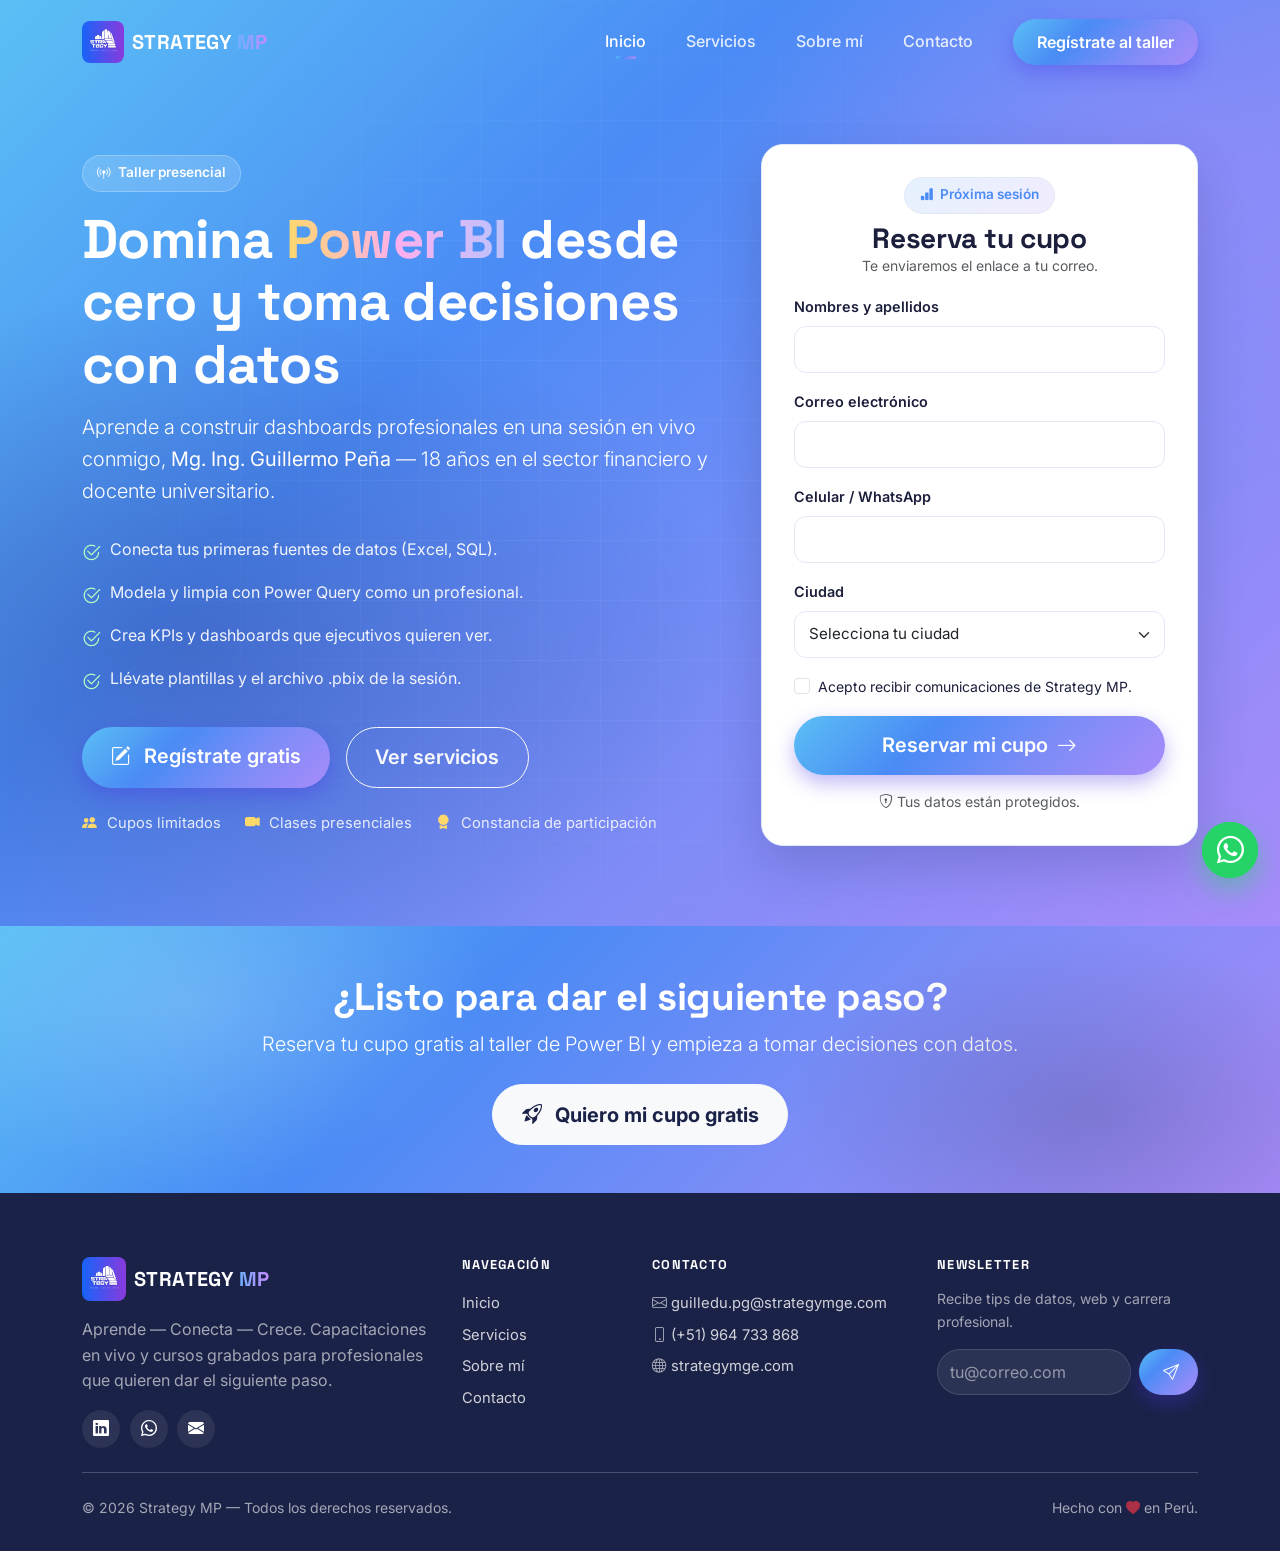
==== index.html @ ae2342e6 "Subida 18may26" ====
<!DOCTYPE html>
<html lang="es">
<head>
  <meta charset="UTF-8" />
  <meta name="viewport" content="width=device-width, initial-scale=1.0" />
  <title>Strategy MP — Aprende, Conecta, Crece | Taller Power BI en Vivo</title>
  <meta name="description" content="Capacitaciones en vivo y cursos grabados de Power BI, Data Science, Desarrollo Web y Gestión de Proyectos. Aprende con un instructor con 18 años en el sector financiero." />
  <meta name="theme-color" content="#3046E0" />

  <!-- Bootstrap 5.3 -->
  <link href="https://cdn.jsdelivr.net/npm/bootstrap@5.3.3/dist/css/bootstrap.min.css" rel="stylesheet" />
  <!-- Bootstrap Icons -->
  <link rel="stylesheet" href="https://cdn.jsdelivr.net/npm/bootstrap-icons@1.11.3/font/bootstrap-icons.css" />
  <!-- Google Fonts -->
  <link rel="preconnect" href="https://fonts.googleapis.com" />
  <link rel="preconnect" href="https://fonts.gstatic.com" crossorigin />
  <link href="https://fonts.googleapis.com/css2?family=Inter:wght@400;500;600;700;800&family=Space+Grotesk:wght@600;700&display=swap" rel="stylesheet" />

  <!-- Estilos propios -->
  <link rel="stylesheet" href="css/styles.css" />
  <link rel="stylesheet" href="css/animations.css" />
</head>
<body>

  <!-- ============ NAVBAR ============ -->
  <nav class="navbar navbar-expand-lg navbar-dark fixed-top smp-navbar" id="smpNavbar">
    <div class="container">
      <a class="navbar-brand d-flex align-items-center gap-2" href="index.html">
        <img src="assets/img/logo.jpeg" alt="Strategy MP" height="40" onerror="this.style.display='none'" />
        <span class="smp-brand-text">STRATEGY <span class="smp-brand-accent">MP</span></span>
      </a>
      <button class="navbar-toggler" type="button" data-bs-toggle="collapse" data-bs-target="#mainNav" aria-controls="mainNav" aria-expanded="false" aria-label="Abrir menú">
        <span class="navbar-toggler-icon"></span>
      </button>
      <div class="collapse navbar-collapse" id="mainNav">
        <ul class="navbar-nav ms-auto align-items-lg-center gap-lg-2">
          <li class="nav-item"><a class="nav-link active" href="index.html">Inicio</a></li>
          <li class="nav-item"><a class="nav-link" href="cursos.html">Servicios</a></li>
          <li class="nav-item"><a class="nav-link" href="sobre-mi.html">Sobre mí</a></li>
          <li class="nav-item"><a class="nav-link" href="contacto.html">Contacto</a></li>
          <li class="nav-item ms-lg-3">
            <a class="btn btn-smp-primary" href="#registro">Regístrate al taller</a>
          </li>
        </ul>
      </div>
    </div>
  </nav>

  <!-- ============ HERO ============ -->
  <header class="smp-hero">
    <div class="smp-hero-bg"></div>
    <div class="container position-relative">
      <div class="row align-items-center g-5">
        <div class="col-lg-7 text-white" data-aos="fade-up">
          <span class="smp-pill"><i class="bi bi-broadcast-pin"></i> Taller presencial</span>
          <h1 class="smp-hero-title mt-3">
            Domina <span class="smp-gradient-text">Power BI</span> desde cero y toma decisiones con datos
          </h1>
          <p class="lead opacity-90 mt-3">
            Aprende a construir dashboards profesionales en una sesión en vivo conmigo,
            <strong>Mg. Ing. Guillermo Peña</strong> — 18 años en el sector financiero y docente universitario.
          </p>

          <ul class="smp-hero-bullets mt-4 list-unstyled">
            <li><i class="bi bi-check2-circle"></i> Conecta tus primeras fuentes de datos (Excel, SQL).</li>
            <li><i class="bi bi-check2-circle"></i> Modela y limpia con Power Query como un profesional.</li>
            <li><i class="bi bi-check2-circle"></i> Crea KPIs y dashboards que ejecutivos quieren ver.</li>
            <li><i class="bi bi-check2-circle"></i> Llévate plantillas y el archivo .pbix de la sesión.</li>
          </ul>

          <div class="d-flex flex-wrap gap-3 mt-4">
            <a href="#registro" class="btn btn-smp-primary btn-lg">
              <i class="bi bi-pencil-square me-2"></i> Regístrate gratis
            </a>
            <a href="cursos.html" class="btn btn-outline-light btn-lg">Ver servicios</a>
          </div>

          <div class="smp-hero-meta mt-4">
            <span><i class="bi bi-people-fill"></i> Cupos limitados</span>
            <span><i class="bi bi-camera-video-fill"></i> Clases presenciales</span>
            <span><i class="bi bi-award-fill"></i> Constancia de participación</span>
          </div>
        </div>

        <div class="col-lg-5" data-aos="fade-left">
          <div class="smp-card-form" id="registro">
            <div class="text-center mb-3">
              <span class="smp-pill smp-pill-light"><i class="bi bi-bar-chart-fill"></i> Próxima sesión</span>
              <h3 class="mt-2 mb-0">Reserva tu cupo</h3>
              <p class="text-muted small mb-0">Te enviaremos el enlace a tu correo.</p>
            </div>
            <form id="formRegistro" class="needs-validation" novalidate>
              <div class="mb-3">
                <label for="regNombre" class="form-label">Nombres y apellidos</label>
                <input type="text" class="form-control" id="regNombre" required />
                <div class="invalid-feedback">Ingresa tu nombre.</div>
              </div>
              <div class="mb-3">
                <label for="regEmail" class="form-label">Correo electrónico</label>
                <input type="email" class="form-control" id="regEmail" required />
                <div class="invalid-feedback">Ingresa un correo válido.</div>
              </div>
              <div class="mb-3">
                <label for="regCelular" class="form-label">Celular / WhatsApp</label>
                <input type="tel" class="form-control" id="regCelular" pattern="[0-9 +]{7,15}" required />
                <div class="invalid-feedback">Ingresa un número válido.</div>
              </div>
              <div class="mb-3">
                <label for="regCiudad" class="form-label">Ciudad</label>
                <select id="regCiudad" class="form-select" required>
                  <option value="" selected disabled>Selecciona tu ciudad</option>
                  <option>Lima</option>
                  <option>Huancayo</option>
                  <option>Trujillo</option>
                  <option>Arequipa</option>
                  <option>Tacna</option>
                  <option>Otra ciudad de Perú</option>
                  <option>Fuera de Perú</option>
                </select>
                <div class="invalid-feedback">Selecciona una ciudad.</div>
              </div>
              <div class="form-check mb-3">
                <input class="form-check-input" type="checkbox" id="regAcepta" required />
                <label class="form-check-label small" for="regAcepta">
                  Acepto recibir comunicaciones de Strategy MP.
                </label>
                <div class="invalid-feedback">Debes aceptar para continuar.</div>
              </div>
              <button type="submit" class="btn btn-smp-primary w-100 btn-lg">
                Reservar mi cupo <i class="bi bi-arrow-right ms-1"></i>
              </button>
              <p class="text-center text-muted small mt-3 mb-0">
                <i class="bi bi-shield-lock"></i> Tus datos están protegidos.
              </p>
            </form>
            <div id="formRegistroOk" class="alert alert-success d-none mt-3" role="alert">
              ¡Listo! Te contactaremos pronto con los detalles del taller.
            </div>
          </div>
        </div>
      </div>
    </div>
  </header>




  <!-- ============ CTA FINAL ============ -->
  <section class="smp-cta-final py-5">
    <div class="container text-center text-white">
      <h2 class="smp-h2 text-white">¿Listo para dar el siguiente paso?</h2>
      <p class="lead opacity-90 mb-4">Reserva tu cupo gratis al taller de Power BI y empieza a tomar decisiones con datos.</p>
      <a href="#registro" class="btn btn-light btn-lg smp-btn-on-dark">
        <i class="bi bi-rocket-takeoff me-2"></i> Quiero mi cupo gratis
      </a>
    </div>
  </section>

  <!-- ============ FOOTER ============ -->
  <footer class="smp-footer">
    <div class="container">
      <div class="row g-4">
        <div class="col-lg-4">
          <div class="d-flex align-items-center gap-2 mb-3">
            <img src="assets/img/logo.jpeg" alt="Strategy MP" height="40" onerror="this.style.display='none'" />
            <span class="smp-brand-text text-white">STRATEGY <span class="smp-brand-accent">MP</span></span>
          </div>
          <p class="opacity-75">Aprende — Conecta — Crece. Capacitaciones en vivo y cursos grabados para profesionales que quieren dar el siguiente paso.</p>
          <div class="smp-socials">
            <a href="https://www.linkedin.com/in/guillermopenagarcia/" target="_blank" rel="noopener" aria-label="LinkedIn"><i class="bi bi-linkedin"></i></a>
            <a href="https://wa.me/51964733868" target="_blank" rel="noopener" aria-label="WhatsApp"><i class="bi bi-whatsapp"></i></a>
            <a href="mailto:guilledu.pg@strategymge.com" aria-label="Correo"><i class="bi bi-envelope-fill"></i></a>
          </div>
        </div>
        <div class="col-6 col-lg-2">
          <h6 class="text-white">Navegación</h6>
          <ul class="list-unstyled smp-footer-links">
            <li><a href="index.html">Inicio</a></li>
            <li><a href="cursos.html">Servicios</a></li>
            <li><a href="sobre-mi.html">Sobre mí</a></li>
            <li><a href="contacto.html">Contacto</a></li>
          </ul>
        </div>
        <div class="col-6 col-lg-3">
          <h6 class="text-white">Contacto</h6>
          <ul class="list-unstyled smp-footer-links">
            <li><i class="bi bi-envelope"></i> guilledu.pg@strategymge.com</li>
            <li><i class="bi bi-phone"></i> (+51) 964 733 868</li>
            <li><i class="bi bi-globe"></i> strategymge.com</li>
          </ul>
        </div>
        <div class="col-lg-3">
          <h6 class="text-white">Newsletter</h6>
          <p class="opacity-75 small">Recibe tips de datos, web y carrera profesional.</p>
          <form id="formNewsletter" class="d-flex gap-2">
            <input type="email" class="form-control" placeholder="tu@correo.com" required />
            <button class="btn btn-smp-primary" type="submit"><i class="bi bi-send"></i></button>
          </form>
        </div>
      </div>
      <hr class="opacity-25 my-4" />
      <div class="d-flex justify-content-between flex-wrap gap-2 small opacity-75">
        <span>© <span id="anioActual">2026</span> Strategy MP — Todos los derechos reservados.</span>
        <span>Hecho con <i class="bi bi-heart-fill text-danger"></i> en Perú.</span>
      </div>
    </div>
  </footer>

  <!-- WhatsApp flotante -->
  <a href="https://wa.me/51964733868?text=Hola%20Guillermo%2C%20me%20interesa%20el%20taller%20de%20Power%20BI"
     target="_blank" rel="noopener" class="smp-whatsapp-fab" aria-label="WhatsApp">
    <i class="bi bi-whatsapp"></i>
  </a>

  <!-- Scripts -->
  <script src="https://cdn.jsdelivr.net/npm/bootstrap@5.3.3/dist/js/bootstrap.bundle.min.js"></script>
  <script src="js/main.js"></script>
  <script src="js/registro.js"></script>
</body>
</html>
---- css/styles.css ----
/* ============================================================
   STRATEGY MP — Estilos principales
   Paleta basada en el logo: azul → púrpura
   ============================================================ */

:root {
  /* Brand colors — paleta cielo (sky) → lavanda */
  --smp-blue:        #4A8BF5;   /* azul cielo */
  --smp-blue-2:      #7BAEFA;
  --smp-sky:         #5BBFF5;   /* acento celeste */
  --smp-purple:      #A78BFA;   /* lavanda */
  --smp-purple-2:    #C4B5FD;
  --smp-violet-deep: #3E3B7C;

  /* Neutrales */
  --smp-dark:        #1A2247;
  --smp-dark-2:      #232C5C;
  --smp-text:        #1B1F3B;
  --smp-muted:       #6c7293;
  --smp-bg-soft:     #F2F7FE;
  --smp-border:      #E1E9F5;
  --smp-white:       #FFFFFF;

  /* Gradientes */
  --smp-gradient:    linear-gradient(135deg, #5BBFF5 0%, #4A8BF5 35%, #7B8CF7 65%, #A78BFA 100%);
  --smp-gradient-soft: linear-gradient(135deg, #E5F1FE 0%, #F1ECFE 100%);

  /* Radios y sombras */
  --smp-radius:      14px;
  --smp-radius-lg:   22px;
  --smp-shadow-sm:   0 4px 12px rgba(18, 25, 80, .08);
  --smp-shadow-md:   0 10px 30px rgba(18, 25, 80, .12);
  --smp-shadow-lg:   0 20px 50px rgba(18, 25, 80, .18);

  /* Tipografías */
  --smp-font-sans:    'Inter', system-ui, -apple-system, Segoe UI, Roboto, sans-serif;
  --smp-font-display: 'Space Grotesk', 'Inter', sans-serif;
}

/* ============ BASE ============ */
* { box-sizing: border-box; }

html { scroll-behavior: smooth; }

body {
  font-family: var(--smp-font-sans);
  color: var(--smp-text);
  background: var(--smp-white);
  line-height: 1.6;
  -webkit-font-smoothing: antialiased;
  padding-top: 76px; /* compensar navbar fija */
}

h1, h2, h3, h4, h5, h6 {
  font-family: var(--smp-font-display);
  font-weight: 700;
  letter-spacing: -0.01em;
  color: var(--smp-text);
}

a { color: var(--smp-blue); text-decoration: none; transition: color .2s ease; }
a:hover { color: var(--smp-purple); }

img { max-width: 100%; height: auto; }

.py-lg-6 { padding-top: 6rem !important; padding-bottom: 6rem !important; }
@media (max-width: 991.98px) { .py-lg-6 { padding-top: 4rem !important; padding-bottom: 4rem !important; } }

/* ============ NAVBAR ============ */
.smp-navbar {
  background: rgba(14, 18, 48, 0);
  backdrop-filter: blur(0);
  transition: background .3s ease, backdrop-filter .3s ease, padding .3s ease, box-shadow .3s ease;
  padding-top: 1rem;
  padding-bottom: 1rem;
}

.smp-navbar.scrolled,
.smp-navbar-solid {
  background: rgba(14, 18, 48, .95);
  backdrop-filter: blur(10px);
  box-shadow: 0 4px 20px rgba(0,0,0,.1);
  padding-top: .6rem;
  padding-bottom: .6rem;
}

/* Logo en navbar — tamaño fijo, sin importar el archivo original */
.navbar-brand img {
  width: 42px !important;
  height: 42px !important;
  object-fit: cover;
  border-radius: 8px;
  flex-shrink: 0;
}

/* Logo en footer */
.smp-footer .d-flex img {
  width: 44px !important;
  height: 44px !important;
  object-fit: cover;
  border-radius: 8px;
  flex-shrink: 0;
}

.smp-brand-text {
  font-family: var(--smp-font-display);
  font-weight: 700;
  font-size: 1.25rem;
  letter-spacing: .02em;
  color: #fff;
}
.smp-brand-accent {
  background: linear-gradient(90deg, #6FB0FF 0%, #C58BFF 100%);
  -webkit-background-clip: text;
  background-clip: text;
  color: transparent;
}

.smp-navbar .nav-link {
  color: rgba(255, 255, 255, .85);
  font-weight: 500;
  padding: .5rem 1rem !important;
  position: relative;
}
.smp-navbar .nav-link:hover { color: #fff; }
.smp-navbar .nav-link.active { color: #fff; }
.smp-navbar .nav-link.active::after {
  content: '';
  position: absolute;
  bottom: 4px;
  left: 50%;
  transform: translateX(-50%);
  width: 20px; height: 3px;
  background: var(--smp-gradient);
  border-radius: 3px;
}

/* ============ BOTONES ============ */
.btn {
  font-weight: 600;
  border-radius: 999px;
  padding: .7rem 1.5rem;
  transition: transform .2s ease, box-shadow .2s ease, background .3s ease;
}
.btn-lg { padding: .9rem 1.8rem; }

.btn-smp-primary {
  background: var(--smp-gradient);
  color: #fff !important;
  border: 0;
  box-shadow: 0 8px 20px rgba(74, 51, 230, .35);
}
.btn-smp-primary:hover {
  transform: translateY(-2px);
  box-shadow: 0 12px 28px rgba(74, 51, 230, .5);
  color: #fff;
}

.btn-outline-smp {
  border: 2px solid var(--smp-blue);
  color: var(--smp-blue);
  background: transparent;
}
.btn-outline-smp:hover {
  background: var(--smp-blue);
  color: #fff;
  transform: translateY(-2px);
}

.btn-outline-light:hover { background: #fff; color: var(--smp-dark) !important; }

.smp-btn-on-dark { color: var(--smp-dark) !important; font-weight: 700; }
.smp-btn-on-dark:hover { color: var(--smp-purple) !important; }

.smp-link {
  color: var(--smp-blue);
  font-weight: 600;
  text-decoration: none;
}
.smp-link:hover { color: var(--smp-purple); }

/* ============ HERO ============ */
.smp-hero {
  position: relative;
  padding: 6rem 0 5rem;
  overflow: hidden;
  isolation: isolate;
  margin-top: -76px;
  padding-top: 9rem;
}

.smp-hero-bg {
  position: absolute;
  inset: 0;
  z-index: -1;
  background:
    radial-gradient(900px 600px at 15% 70%, rgba(40, 50, 130, .35), transparent 60%),
    radial-gradient(700px 500px at 90% 20%, rgba(167, 139, 250, .45), transparent 60%),
    var(--smp-gradient);
}
.smp-hero-bg::before {
  content: '';
  position: absolute; inset: 0;
  background-image:
    linear-gradient(rgba(255,255,255,.05) 1px, transparent 1px),
    linear-gradient(90deg, rgba(255,255,255,.05) 1px, transparent 1px);
  background-size: 60px 60px;
  mask-image: radial-gradient(circle at 50% 50%, #000 30%, transparent 75%);
}

.smp-hero-title {
  font-size: clamp(2.1rem, 4.5vw, 3.4rem);
  font-weight: 800;
  line-height: 1.15;
  color: #fff;
}

.smp-gradient-text {
  background: linear-gradient(90deg, #FFD86B 0%, #FFAFEC 50%, #B8C3FF 100%);
  -webkit-background-clip: text;
  background-clip: text;
  color: transparent;
}

.smp-hero-bullets li {
  padding: .35rem 0;
  color: rgba(255, 255, 255, .92);
  display: flex;
  align-items: flex-start;
  gap: .55rem;
}
.smp-hero-bullets i {
  color: #B8FFC3;
  font-size: 1.2rem;
  margin-top: 1px;
}

.smp-hero-meta {
  display: flex;
  flex-wrap: wrap;
  gap: 1rem 1.5rem;
  color: rgba(255, 255, 255, .85);
  font-size: .92rem;
}
.smp-hero-meta i { color: #FFD86B; margin-right: .35rem; }

.smp-pill {
  display: inline-flex;
  align-items: center;
  gap: .4rem;
  padding: .4rem .9rem;
  background: rgba(255, 255, 255, .15);
  border: 1px solid rgba(255, 255, 255, .25);
  border-radius: 999px;
  font-size: .85rem;
  font-weight: 600;
  color: #fff;
  backdrop-filter: blur(6px);
}
.smp-pill-light {
  background: var(--smp-gradient-soft);
  border-color: var(--smp-border);
  color: var(--smp-blue);
}

/* ============ FORM HERO ============ */
.smp-card-form {
  background: #fff;
  border-radius: var(--smp-radius-lg);
  padding: 2rem;
  box-shadow: var(--smp-shadow-lg);
  border: 1px solid var(--smp-border);
}

.smp-card-form--page { padding: 2.5rem; }

.smp-card-form .form-control,
.smp-card-form .form-select {
  border-radius: 12px;
  padding: .7rem .9rem;
  border: 1.5px solid var(--smp-border);
  font-size: .95rem;
  transition: border-color .2s ease, box-shadow .2s ease;
}
.smp-card-form .form-control:focus,
.smp-card-form .form-select:focus {
  border-color: var(--smp-blue);
  box-shadow: 0 0 0 4px rgba(48, 70, 224, .15);
}

.form-label { font-weight: 600; font-size: .9rem; color: var(--smp-text); }

/* ============ PAGE HEADER (interior) ============ */
.smp-page-header {
  position: relative;
  padding: 7rem 0 5rem;
  margin-top: -76px;
  background: var(--smp-gradient);
  overflow: hidden;
  isolation: isolate;
}
.smp-page-header::before {
  content: '';
  position: absolute; inset: 0; z-index: -1;
  background:
    radial-gradient(600px 400px at 80% 20%, rgba(255,255,255,.15), transparent 60%),
    radial-gradient(500px 300px at 10% 90%, rgba(0,0,0,.15), transparent 60%);
}
.smp-page-header--sm { padding: 6.5rem 0 4rem; }

/* ============ TRUST ============ */
.smp-letter-spaced { letter-spacing: .15em; }

.smp-trust-grid span {
  color: var(--smp-muted);
  font-weight: 600;
  font-family: var(--smp-font-display);
  font-size: .95rem;
  transition: color .2s ease;
}
.smp-trust-grid .col:hover span { color: var(--smp-blue); }

/* ============ EYEBROWS y H2 ============ */
.smp-eyebrow {
  display: inline-block;
  padding: .25rem .7rem;
  background: var(--smp-gradient-soft);
  color: var(--smp-blue);
  font-weight: 700;
  font-size: .8rem;
  border-radius: 999px;
  letter-spacing: .05em;
  text-transform: uppercase;
}
.smp-h2 {
  font-size: clamp(1.7rem, 3vw, 2.4rem);
  font-weight: 800;
  line-height: 1.2;
}

.smp-section-soft { background: var(--smp-bg-soft); }

/* ============ FEATURE CARD ============ */
.smp-feature {
  background: #fff;
  border-radius: var(--smp-radius);
  padding: 2rem 1.5rem;
  border: 1px solid var(--smp-border);
  text-align: left;
  transition: transform .3s ease, box-shadow .3s ease, border-color .3s ease;
}
.smp-feature:hover {
  transform: translateY(-6px);
  box-shadow: var(--smp-shadow-md);
  border-color: rgba(48, 70, 224, .25);
}
.smp-feature-icon {
  width: 54px; height: 54px;
  border-radius: 14px;
  background: var(--smp-gradient);
  color: #fff;
  display: inline-flex;
  align-items: center;
  justify-content: center;
  font-size: 1.5rem;
  margin-bottom: 1rem;
  box-shadow: 0 8px 18px rgba(74, 51, 230, .35);
}
.smp-feature h5 { font-size: 1.1rem; margin-bottom: .5rem; }

/* ============ CURSO CARD ============ */
.smp-course-card {
  background: #fff;
  border-radius: var(--smp-radius);
  overflow: hidden;
  border: 1px solid var(--smp-border);
  transition: transform .3s ease, box-shadow .3s ease;
}
.smp-course-card:hover {
  transform: translateY(-8px);
  box-shadow: var(--smp-shadow-md);
}

.smp-course-thumb {
  position: relative;
  aspect-ratio: 16 / 9;
  background: var(--smp-gradient);
  display: flex; align-items: center; justify-content: center;
  color: #fff;
  font-size: 3rem;
  overflow: hidden;
}
.smp-course-thumb::before {
  content: '';
  position: absolute; inset: 0;
  background: radial-gradient(circle at 30% 30%, rgba(255,255,255,.2), transparent 60%);
}

/* Thumbs por categoría (íconos) */
.smp-thumb-powerbi::after { content: '\f1ef'; font-family: 'bootstrap-icons'; position: relative; z-index: 1; }
.smp-thumb-sql::after     { content: '\f3a0'; font-family: 'bootstrap-icons'; position: relative; z-index: 1; }
.smp-thumb-ml::after      { content: '\f234'; font-family: 'bootstrap-icons'; position: relative; z-index: 1; }
.smp-thumb-excel::after   { content: '\f56b'; font-family: 'bootstrap-icons'; position: relative; z-index: 1; background: linear-gradient(135deg,#1F9D55,#23A06B); -webkit-background-clip:text; background-clip:text;}
.smp-thumb-web::after     { content: '\f1ee'; font-family: 'bootstrap-icons'; position: relative; z-index: 1; }
.smp-thumb-flutter::after { content: '\f5af'; font-family: 'bootstrap-icons'; position: relative; z-index: 1; }
.smp-thumb-react::after   { content: '\f2dc'; font-family: 'bootstrap-icons'; position: relative; z-index: 1; }
.smp-thumb-pm::after      { content: '\f432'; font-family: 'bootstrap-icons'; position: relative; z-index: 1; }
.smp-thumb-togaf::after   { content: '\f3a5'; font-family: 'bootstrap-icons'; position: relative; z-index: 1; }

.smp-thumb-sql     { background: linear-gradient(135deg, #1B3A6B, #2D5FA8); }
.smp-thumb-ml      { background: linear-gradient(135deg, #5C2E91, #B33FCB); }
.smp-thumb-excel   { background: linear-gradient(135deg, #0C6C36, #1F9D55); }
.smp-thumb-web     { background: linear-gradient(135deg, #E25822, #F08C44); }
.smp-thumb-flutter { background: linear-gradient(135deg, #134B80, #38AEEF); }
.smp-thumb-react   { background: linear-gradient(135deg, #1B2A4E, #61DAFB); }
.smp-thumb-pm      { background: linear-gradient(135deg, #5D2A82, #8A2BE2); }
.smp-thumb-togaf   { background: linear-gradient(135deg, #102A43, #3A5BA6); }

/* Thumbnails específicos para los 5 servicios principales */
.smp-thumb-bia     { background: linear-gradient(135deg, #1E40AF, #5B82F5); }
.smp-thumb-bia::after    { content: '\f3a5'; font-family: 'bootstrap-icons'; position: relative; z-index: 1; }

.smp-thumb-mobile  { background: linear-gradient(135deg, #0F766E, #14B8A6); }
.smp-thumb-mobile::after { content: '\f5af'; font-family: 'bootstrap-icons'; position: relative; z-index: 1; }

.smp-thumb-custom  { background: linear-gradient(135deg, #B45309, #F59E0B); }
.smp-thumb-custom::after { content: '\f48a'; font-family: 'bootstrap-icons'; position: relative; z-index: 1; }

.smp-thumb-ai      { background: linear-gradient(135deg, #7C2D92, #C026D3); }
.smp-thumb-ai::after     { content: '\f234'; font-family: 'bootstrap-icons'; position: relative; z-index: 1; }

.smp-tag {
  position: absolute;
  top: 12px; left: 12px;
  background: rgba(0, 0, 0, .55);
  color: #fff;
  font-size: .75rem;
  font-weight: 600;
  padding: .25rem .6rem;
  border-radius: 999px;
  display: inline-flex;
  align-items: center;
  gap: .3rem;
  backdrop-filter: blur(4px);
  z-index: 2;
}
.smp-tag-live {
  background: linear-gradient(90deg, #FF3D6E 0%, #FF6E3D 100%);
}
.smp-tag-live i { animation: smp-blink 1.4s infinite; }
@keyframes smp-blink { 50% { opacity: .4; } }

.smp-tag-free {
  position: absolute;
  top: 12px; right: 12px;
  background: #FFD86B;
  color: #5b3c00;
  font-weight: 700;
  font-size: .75rem;
  padding: .25rem .6rem;
  border-radius: 999px;
  z-index: 2;
}

.smp-tag-new {
  position: absolute;
  top: 12px; right: 12px;
  background: linear-gradient(90deg, #F472B6 0%, #A78BFA 100%);
  color: #fff;
  font-weight: 700;
  font-size: .75rem;
  padding: .25rem .6rem;
  border-radius: 999px;
  z-index: 2;
}

.smp-tag-service {
  background: rgba(255, 255, 255, .22);
  backdrop-filter: blur(6px);
  border: 1px solid rgba(255, 255, 255, .3);
}

/* ============ SERVICIOS — bullets ============ */
.smp-service-bullets {
  list-style: none;
  padding-left: 0;
  margin: 0;
}
.smp-service-bullets li {
  padding: .2rem 0;
  color: var(--smp-text);
  display: flex;
  align-items: center;
  gap: .4rem;
}
.smp-service-bullets i {
  color: var(--smp-blue);
  font-weight: 700;
}

/* ============ SERVICE BLOCK (sin visual, centrado) ============ */
.smp-service-block {
  max-width: 920px;
  margin: 0 auto;
  background: #fff;
  border: 1px solid var(--smp-border);
  border-radius: var(--smp-radius-lg);
  padding: 2.5rem 2rem;
  box-shadow: var(--smp-shadow-sm);
}
@media (min-width: 768px) {
  .smp-service-block { padding: 3rem 3rem; }
}

.smp-service-head {
  display: flex;
  flex-wrap: wrap;
  gap: .5rem;
  align-items: center;
  margin-bottom: .5rem;
}

/* Versión inline de los tags (no absolute) */
.smp-tag-inline {
  position: static !important;
  top: auto !important;
  left: auto !important;
  right: auto !important;
}

/* ============ SERVICE VISUAL LARGE (página servicios — legacy) ============ */
.smp-service-visual {
  position: relative;
  border-radius: var(--smp-radius-lg);
  overflow: hidden;
  aspect-ratio: 4 / 3;
  display: flex;
  align-items: center;
  justify-content: center;
  color: #fff;
  font-size: 6rem;
  box-shadow: var(--smp-shadow-md);
}
.smp-service-visual-lg { font-size: 7rem; }
.smp-service-visual::before {
  content: '';
  position: absolute; inset: 0;
  background: radial-gradient(circle at 30% 30%, rgba(255,255,255,.25), transparent 60%);
}

/* ============ CHECKLINE (bullets de la página servicios) ============ */
.smp-checkline {
  display: flex;
  align-items: flex-start;
  gap: .5rem;
  color: var(--smp-text);
  font-size: .95rem;
}
.smp-checkline i {
  color: var(--smp-blue);
  font-size: 1.1rem;
  margin-top: 2px;
  flex-shrink: 0;
}

/* ============ CTA CARD (en grid de servicios) ============ */
.smp-cta-card {
  background: var(--smp-gradient);
  border-radius: var(--smp-radius);
  padding: 2rem;
  color: #fff;
  display: flex;
  flex-direction: column;
  justify-content: center;
  text-align: center;
  border: 0;
  position: relative;
  overflow: hidden;
}
.smp-cta-card::before {
  content: '';
  position: absolute; inset: 0;
  background: radial-gradient(circle at 80% 20%, rgba(255,255,255,.18), transparent 60%);
}
.smp-cta-card > * { position: relative; z-index: 1; }
.smp-cta-card i {
  font-size: 2.5rem;
  margin-bottom: .75rem;
  opacity: .9;
}
.smp-cta-card h5 {
  color: #fff;
  margin-bottom: .5rem;
}
.smp-cta-card p {
  opacity: .9;
  margin-bottom: 1.25rem;
}

/* ============ MÉTRICAS (caso de éxito) ============ */
.smp-metric-card {
  background: #fff;
  border-radius: var(--smp-radius);
  padding: 1.5rem 1rem;
  text-align: center;
  border: 1px solid var(--smp-border);
  transition: transform .3s ease, box-shadow .3s ease;
  height: 100%;
}
.smp-metric-card:hover {
  transform: translateY(-4px);
  box-shadow: var(--smp-shadow-md);
}
.smp-metric-num {
  font-family: var(--smp-font-display);
  font-size: clamp(1.8rem, 3vw, 2.5rem);
  font-weight: 800;
  background: var(--smp-gradient);
  -webkit-background-clip: text;
  background-clip: text;
  color: transparent;
  line-height: 1.1;
  margin-bottom: .35rem;
}
.smp-metric-lbl {
  font-size: .85rem;
  color: var(--smp-muted);
  line-height: 1.3;
}

/* ============ CASE BLOCK (sobre-mi) ============ */
.smp-case-block {
  background: #fff;
  border-radius: var(--smp-radius);
  padding: 1.75rem;
  border: 1px solid var(--smp-border);
}
.smp-case-block h5 {
  margin-bottom: 1rem;
  font-size: 1.1rem;
  display: flex;
  align-items: center;
  gap: .5rem;
}
.smp-case-block h5 i {
  width: 38px; height: 38px;
  border-radius: 10px;
  background: var(--smp-gradient);
  color: #fff;
  display: inline-flex;
  align-items: center;
  justify-content: center;
  font-size: 1.1rem;
}
.smp-case-block ul {
  padding-left: 1.1rem;
  color: var(--smp-text);
  margin: 0;
}
.smp-case-block li { padding: .2rem 0; }

/* ============ SERVICE MINI (contacto) ============ */
.smp-service-mini {
  display: flex;
  align-items: center;
  gap: 1rem;
  padding: 1rem 1.25rem;
  background: #fff;
  border: 1px solid var(--smp-border);
  border-radius: var(--smp-radius);
  text-decoration: none;
  color: var(--smp-text);
  transition: transform .2s ease, border-color .2s ease, box-shadow .2s ease;
  height: 100%;
}
.smp-service-mini:hover {
  transform: translateX(4px);
  border-color: var(--smp-blue);
  box-shadow: var(--smp-shadow-sm);
  color: var(--smp-text);
}
.smp-service-mini > i:first-child {
  font-size: 1.4rem;
  color: var(--smp-blue);
  width: 44px; height: 44px;
  border-radius: 12px;
  background: var(--smp-gradient-soft);
  display: inline-flex;
  align-items: center;
  justify-content: center;
  flex-shrink: 0;
}
.smp-service-mini strong { display: block; font-size: .95rem; }
.smp-service-mini span { font-size: .82rem; color: var(--smp-muted); }
.smp-service-mini .bi-arrow-right {
  color: var(--smp-purple);
  transition: transform .2s ease;
}
.smp-service-mini:hover .bi-arrow-right { transform: translateX(4px); }

/* ============ INSTRUCTOR ============ */
.smp-instructor { background: var(--smp-bg-soft); }
.smp-instructor-photo {
  position: relative;
  aspect-ratio: 1 / 1;
  max-width: 420px;
  margin: 0 auto;
}
.smp-instructor-photo-bg {
  position: absolute; inset: 0;
  background: var(--smp-gradient);
  border-radius: 30% 70% 70% 30% / 30% 30% 70% 70%;
  animation: smp-morph 12s ease-in-out infinite;
}
.smp-instructor-photo img {
  position: relative;
  width: 100%; height: 100%;
  object-fit: cover;
  border-radius: 50%;
  border: 6px solid #fff;
  box-shadow: var(--smp-shadow-lg);
}
.smp-instructor-photo--solid .smp-instructor-photo-bg {
  background: rgba(255, 255, 255, .15);
  backdrop-filter: blur(8px);
  border: 1px solid rgba(255,255,255,.2);
}

@keyframes smp-morph {
  0%, 100% { border-radius: 30% 70% 70% 30% / 30% 30% 70% 70%; }
  50%      { border-radius: 70% 30% 30% 70% / 70% 70% 30% 30%; }
}

.smp-stat {
  text-align: center;
  padding: 1rem;
  background: #fff;
  border-radius: var(--smp-radius);
  border: 1px solid var(--smp-border);
}
.smp-stat-num {
  font-family: var(--smp-font-display);
  font-size: 1.8rem;
  font-weight: 800;
  background: var(--smp-gradient);
  -webkit-background-clip: text;
  background-clip: text;
  color: transparent;
}
.smp-stat-lbl { font-size: .8rem; color: var(--smp-muted); }

/* ============ CIUDADES ============ */
.smp-city-card {
  background: #fff;
  border-radius: var(--smp-radius);
  padding: 1.5rem 1rem;
  border: 1px solid var(--smp-border);
  display: flex;
  flex-direction: column;
  align-items: center;
  gap: .5rem;
  transition: transform .3s ease, box-shadow .3s ease;
}
.smp-city-card:hover { transform: translateY(-4px); box-shadow: var(--smp-shadow-sm); }
.smp-city-card i {
  font-size: 1.8rem;
  background: var(--smp-gradient);
  -webkit-background-clip: text;
  background-clip: text;
  color: transparent;
}
.smp-city-card span { font-weight: 600; color: var(--smp-text); }

/* ============ ACCORDION ============ */
.smp-accordion .accordion-item {
  border: 1px solid var(--smp-border);
  border-radius: var(--smp-radius) !important;
  margin-bottom: 1rem;
  overflow: hidden;
}
.smp-accordion .accordion-button {
  background: #fff;
  font-weight: 600;
  padding: 1.25rem 1.5rem;
  box-shadow: none;
}
.smp-accordion .accordion-button:not(.collapsed) {
  background: var(--smp-gradient-soft);
  color: var(--smp-blue);
}
.smp-accordion .accordion-button:focus { box-shadow: none; border-color: var(--smp-border); }

/* ============ CTA FINAL ============ */
.smp-cta-final {
  background: var(--smp-gradient);
  position: relative;
  overflow: hidden;
}
.smp-cta-final::before {
  content: '';
  position: absolute; inset: 0;
  background:
    radial-gradient(500px 300px at 15% 30%, rgba(255,255,255,.15), transparent 60%),
    radial-gradient(500px 300px at 85% 70%, rgba(0,0,0,.15), transparent 60%);
}

/* ============ FOOTER ============ */
.smp-footer {
  background: var(--smp-dark);
  color: rgba(255, 255, 255, .8);
  padding: 4rem 0 2rem;
}
.smp-footer h6 {
  font-size: .8rem;
  text-transform: uppercase;
  letter-spacing: .1em;
  margin-bottom: 1rem;
}
.smp-footer-links li { padding: .25rem 0; font-size: .92rem; }
.smp-footer-links a { color: rgba(255, 255, 255, .8); }
.smp-footer-links a:hover { color: #fff; }
.smp-footer-links i { width: 18px; color: rgba(255, 255, 255, .6); }

.smp-socials { display: flex; gap: .6rem; margin-top: 1rem; }
.smp-socials a {
  width: 38px; height: 38px;
  background: rgba(255, 255, 255, .08);
  border-radius: 50%;
  display: inline-flex;
  align-items: center;
  justify-content: center;
  color: #fff;
  transition: background .2s ease, transform .2s ease;
}
.smp-socials a:hover { background: var(--smp-gradient); transform: translateY(-2px); }

.smp-footer .form-control {
  background: rgba(255, 255, 255, .08);
  border-color: rgba(255, 255, 255, .12);
  color: #fff;
  border-radius: 999px;
}
.smp-footer .form-control::placeholder { color: rgba(255, 255, 255, .5); }

/* ============ WHATSAPP FAB ============ */
.smp-whatsapp-fab {
  position: fixed;
  right: 22px; bottom: 22px;
  width: 56px; height: 56px;
  background: #25D366;
  color: #fff !important;
  border-radius: 50%;
  display: inline-flex;
  align-items: center;
  justify-content: center;
  font-size: 1.7rem;
  box-shadow: 0 12px 26px rgba(37, 211, 102, .45);
  z-index: 1030;
  transition: transform .2s ease;
}
.smp-whatsapp-fab:hover { transform: scale(1.08); }
.smp-whatsapp-fab::before {
  content: '';
  position: absolute; inset: 0;
  border-radius: 50%;
  border: 2px solid #25D366;
  animation: smp-ping 1.8s ease-out infinite;
}
@keyframes smp-ping {
  0% { transform: scale(1); opacity: .8; }
  100% { transform: scale(1.6); opacity: 0; }
}

/* ============ CURSOS - FILTROS ============ */
.smp-filter {
  border-radius: 999px;
  padding: .55rem 1.1rem;
  background: #fff;
  border: 1.5px solid var(--smp-border);
  color: var(--smp-text);
  font-weight: 600;
  font-size: .9rem;
  transition: all .25s ease;
}
.smp-filter:hover { border-color: var(--smp-blue); color: var(--smp-blue); }
.smp-filter.active {
  background: var(--smp-gradient);
  color: #fff;
  border-color: transparent;
}

/* ============ TIMELINE (sobre-mi) ============ */
.smp-timeline { position: relative; padding-left: 30px; }
.smp-timeline::before {
  content: '';
  position: absolute;
  left: 10px; top: 4px; bottom: 4px;
  width: 2px;
  background: linear-gradient(to bottom, var(--smp-blue), var(--smp-purple));
}
.smp-timeline-item { position: relative; padding: 0 0 2rem 1.5rem; }
.smp-timeline-dot {
  position: absolute;
  left: -27px; top: 6px;
  width: 16px; height: 16px;
  border-radius: 50%;
  background: var(--smp-gradient);
  border: 3px solid #fff;
  box-shadow: 0 0 0 3px rgba(48,70,224,.18);
}
.smp-timeline-date {
  display: inline-block;
  font-size: .8rem;
  font-weight: 700;
  color: var(--smp-blue);
  padding: .2rem .6rem;
  background: var(--smp-gradient-soft);
  border-radius: 999px;
  margin-bottom: .5rem;
}
.smp-timeline-content h5 { font-size: 1.05rem; margin: .2rem 0; }

/* ============ DEGREE / SPEC ============ */
.smp-degree {
  display: flex;
  gap: 1rem;
  align-items: flex-start;
  padding: 1rem;
  background: #fff;
  border: 1px solid var(--smp-border);
  border-radius: var(--smp-radius);
  margin-bottom: .75rem;
  transition: transform .2s ease;
}
.smp-degree:hover { transform: translateX(4px); }
.smp-degree > i {
  font-size: 1.4rem;
  color: var(--smp-blue);
  background: var(--smp-gradient-soft);
  width: 44px; height: 44px;
  border-radius: 12px;
  display: inline-flex; align-items: center; justify-content: center;
  flex-shrink: 0;
}

.smp-spec-card {
  display: flex;
  gap: .9rem;
  align-items: flex-start;
  padding: 1rem;
  background: #fff;
  border: 1px solid var(--smp-border);
  border-radius: var(--smp-radius);
  height: 100%;
}
.smp-spec-card > i {
  font-size: 1.3rem;
  color: var(--smp-purple);
  margin-top: 2px;
}

.smp-side-card {
  background: var(--smp-gradient-soft);
  border-radius: var(--smp-radius);
  padding: 1.5rem;
  border: 1px solid var(--smp-border);
}
.smp-icon-c {
  color: var(--smp-blue);
  margin-right: .35rem;
}

/* ============ SKILLS CHIPS ============ */
.smp-skill-block {
  background: #fff;
  border: 1px solid var(--smp-border);
  border-radius: var(--smp-radius);
  padding: 1.5rem;
}
.smp-skill-block h6 {
  font-size: 1rem;
  margin-bottom: 1rem;
}
.smp-skill-block h6 i { color: var(--smp-blue); margin-right: .4rem; }
.smp-chips { display: flex; flex-wrap: wrap; gap: .4rem; }
.smp-chips span {
  background: var(--smp-bg-soft);
  border: 1px solid var(--smp-border);
  border-radius: 999px;
  font-size: .82rem;
  padding: .3rem .75rem;
  color: var(--smp-text);
  font-weight: 500;
}

/* ============ CONTACTO ============ */
.smp-contact-info {
  background: #fff;
  border-radius: var(--smp-radius-lg);
  padding: 2rem;
  border: 1px solid var(--smp-border);
  box-shadow: var(--smp-shadow-sm);
  height: 100%;
}
.smp-contact-row {
  display: flex;
  align-items: center;
  gap: 1rem;
  padding: 1rem;
  border: 1px solid var(--smp-border);
  border-radius: var(--smp-radius);
  margin-bottom: .75rem;
  color: var(--smp-text);
  transition: background .2s ease, transform .2s ease, border-color .2s ease;
}
.smp-contact-row:hover {
  background: var(--smp-bg-soft);
  border-color: var(--smp-blue);
  transform: translateX(4px);
  color: var(--smp-text);
}
.smp-contact-row > i:first-child {
  font-size: 1.4rem;
  color: var(--smp-blue);
  width: 42px; height: 42px;
  border-radius: 12px;
  background: var(--smp-gradient-soft);
  display: inline-flex; align-items: center; justify-content: center;
}
.smp-contact-row strong { display: block; font-size: .95rem; }
.smp-contact-row span { font-size: .85rem; color: var(--smp-muted); }

/* ============ RESPONSIVE ============ */
@media (max-width: 991.98px) {
  body { padding-top: 70px; }
  .smp-hero { padding-top: 7rem; padding-bottom: 4rem; }
  .smp-page-header { padding: 6rem 0 4rem; }
  .smp-navbar { background: rgba(14, 18, 48, .95); backdrop-filter: blur(10px); }
}

@media (max-width: 575.98px) {
  .smp-card-form { padding: 1.5rem; }
  .smp-whatsapp-fab { width: 50px; height: 50px; font-size: 1.4rem; right: 16px; bottom: 16px; }
}
---- css/animations.css ----
/* ============================================================
   STRATEGY MP — Animaciones
   ============================================================ */

/* AOS-like reveal on scroll (sin librería externa) */
[data-aos] {
  opacity: 0;
  transform: translateY(30px);
  transition: opacity .8s ease, transform .8s ease;
  transition-delay: 0s;
}
[data-aos="fade-up"]   { transform: translateY(40px); }
[data-aos="fade-down"] { transform: translateY(-40px); }
[data-aos="fade-left"] { transform: translateX(40px); }
[data-aos="fade-right"]{ transform: translateX(-40px); }
[data-aos="zoom-in"]   { transform: scale(.9); }

[data-aos].smp-aos-visible {
  opacity: 1;
  transform: translate(0) scale(1);
}

[data-aos-delay="100"] { transition-delay: .1s; }
[data-aos-delay="200"] { transition-delay: .2s; }
[data-aos-delay="300"] { transition-delay: .3s; }
[data-aos-delay="400"] { transition-delay: .4s; }

/* Float */
.smp-float { animation: smp-float 6s ease-in-out infinite; }
@keyframes smp-float {
  0%, 100% { transform: translateY(0); }
  50%      { transform: translateY(-10px); }
}

/* Gradient text shimmer */
.smp-shimmer {
  background: linear-gradient(90deg, #FFD86B 0%, #FFAFEC 25%, #B8C3FF 50%, #FFAFEC 75%, #FFD86B 100%);
  background-size: 200% 100%;
  -webkit-background-clip: text;
  background-clip: text;
  color: transparent;
  animation: smp-shimmer 6s linear infinite;
}
@keyframes smp-shimmer {
  0%   { background-position: 0% 50%; }
  100% { background-position: 200% 50%; }
}

/* Botón con brillo al hover */
.btn-smp-primary {
  position: relative;
  overflow: hidden;
}
.btn-smp-primary::after {
  content: '';
  position: absolute;
  top: 0; left: -75%;
  width: 50%; height: 100%;
  background: linear-gradient(120deg, transparent, rgba(255,255,255,.35), transparent);
  transform: skewX(-20deg);
  transition: left .8s ease;
}
.btn-smp-primary:hover::after { left: 130%; }

/* Cursor card hover lift */
.smp-course-card { will-change: transform; }

/* Animación entrada del hero (sin scroll) */
.smp-hero .smp-pill,
.smp-hero .smp-hero-title,
.smp-hero .lead,
.smp-hero .smp-hero-bullets,
.smp-hero .smp-hero-meta,
.smp-hero .d-flex.flex-wrap {
  animation: smp-rise .8s ease both;
}
.smp-hero .smp-hero-title  { animation-delay: .1s; }
.smp-hero .lead            { animation-delay: .2s; }
.smp-hero .smp-hero-bullets{ animation-delay: .3s; }
.smp-hero .d-flex.flex-wrap{ animation-delay: .4s; }
.smp-hero .smp-hero-meta   { animation-delay: .5s; }

@keyframes smp-rise {
  from { opacity: 0; transform: translateY(20px); }
  to   { opacity: 1; transform: translateY(0); }
}

/* Reducir animaciones si el usuario lo prefiere */
@media (prefers-reduced-motion: reduce) {
  *, *::before, *::after {
    animation-duration: 0.001ms !important;
    transition-duration: 0.001ms !important;
  }
  [data-aos] { opacity: 1; transform: none; }
}
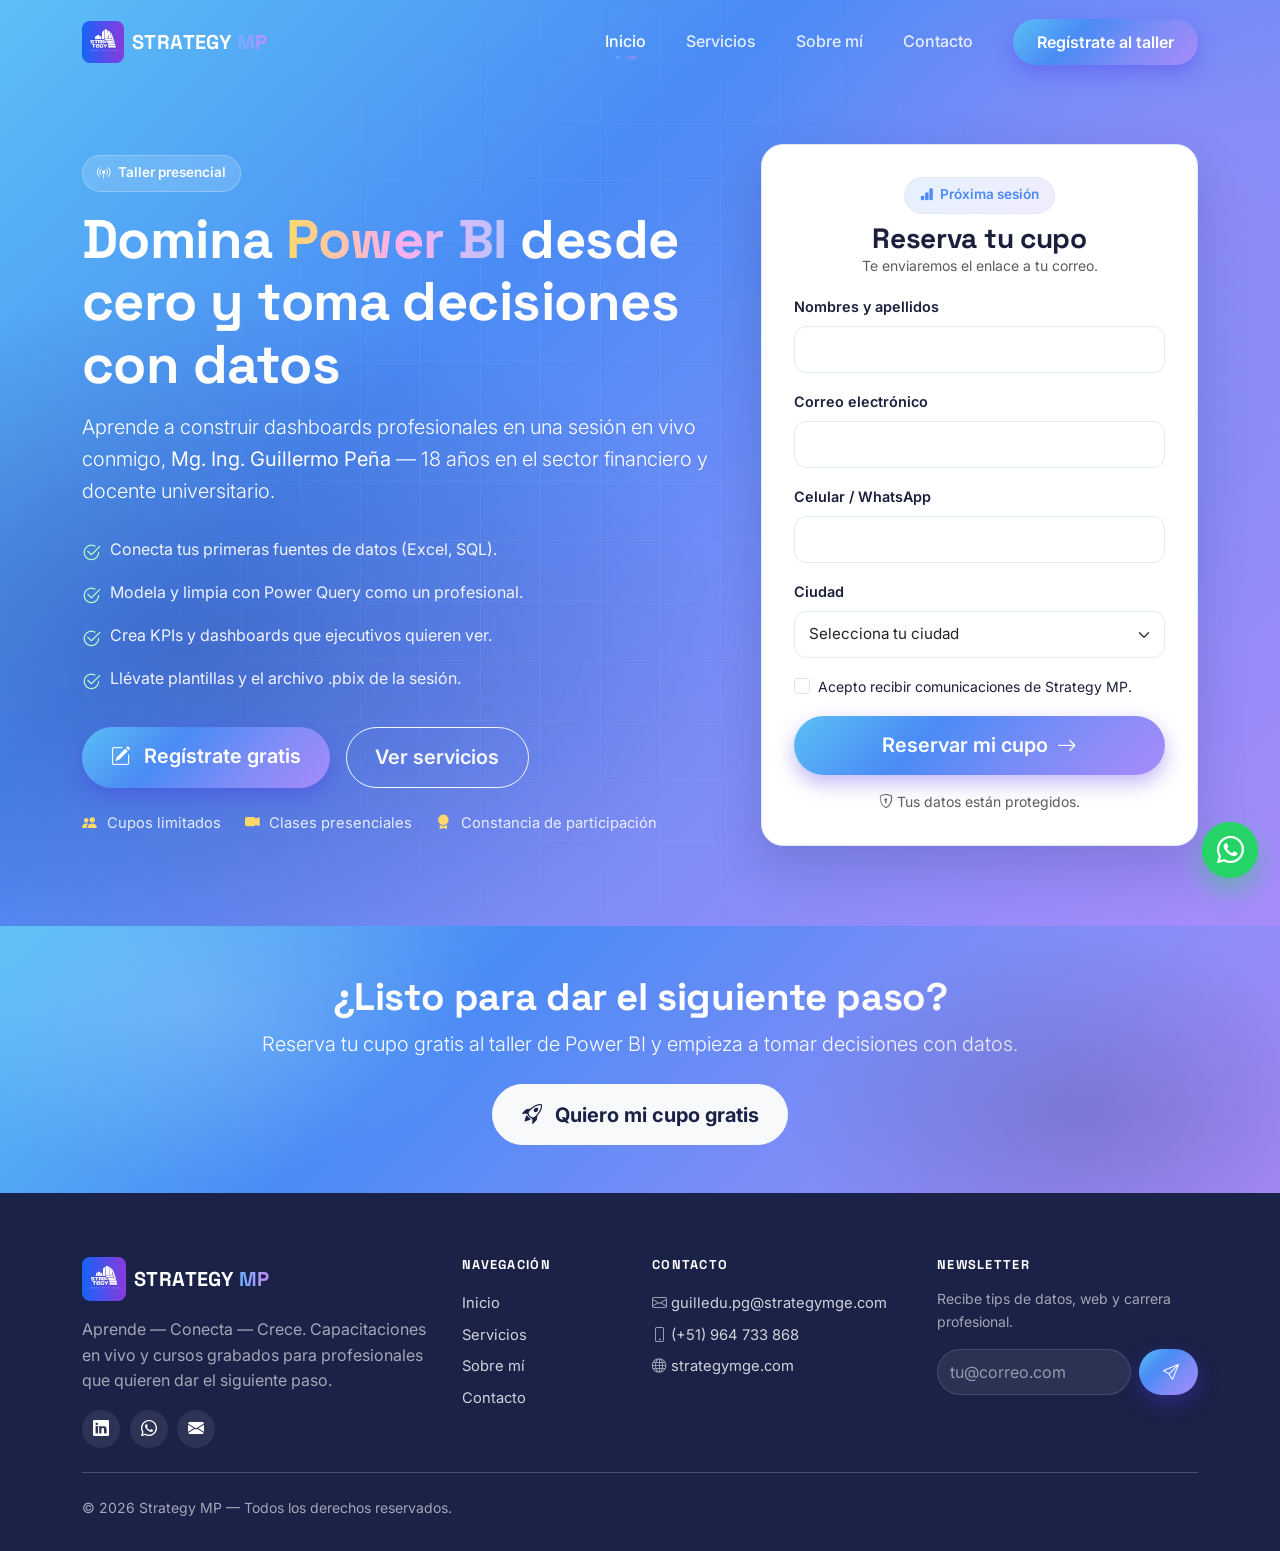
==== commit 3ad4c4b1: "Update index.html" ====
--- a/index.html
+++ b/index.html
@@ -200,8 +200,7 @@
       </div>
       <hr class="opacity-25 my-4" />
       <div class="d-flex justify-content-between flex-wrap gap-2 small opacity-75">
-        <span>© <span id="anioActual">2026</span> Strategy MP — Todos los derechos reservados.</span>
-        <span>Hecho con <i class="bi bi-heart-fill text-danger"></i> en Perú.</span>
+        <span>© <span id="anioActual">2026</span> Strategy MP — Todos los derechos reservados.</span>        
       </div>
     </div>
   </footer>
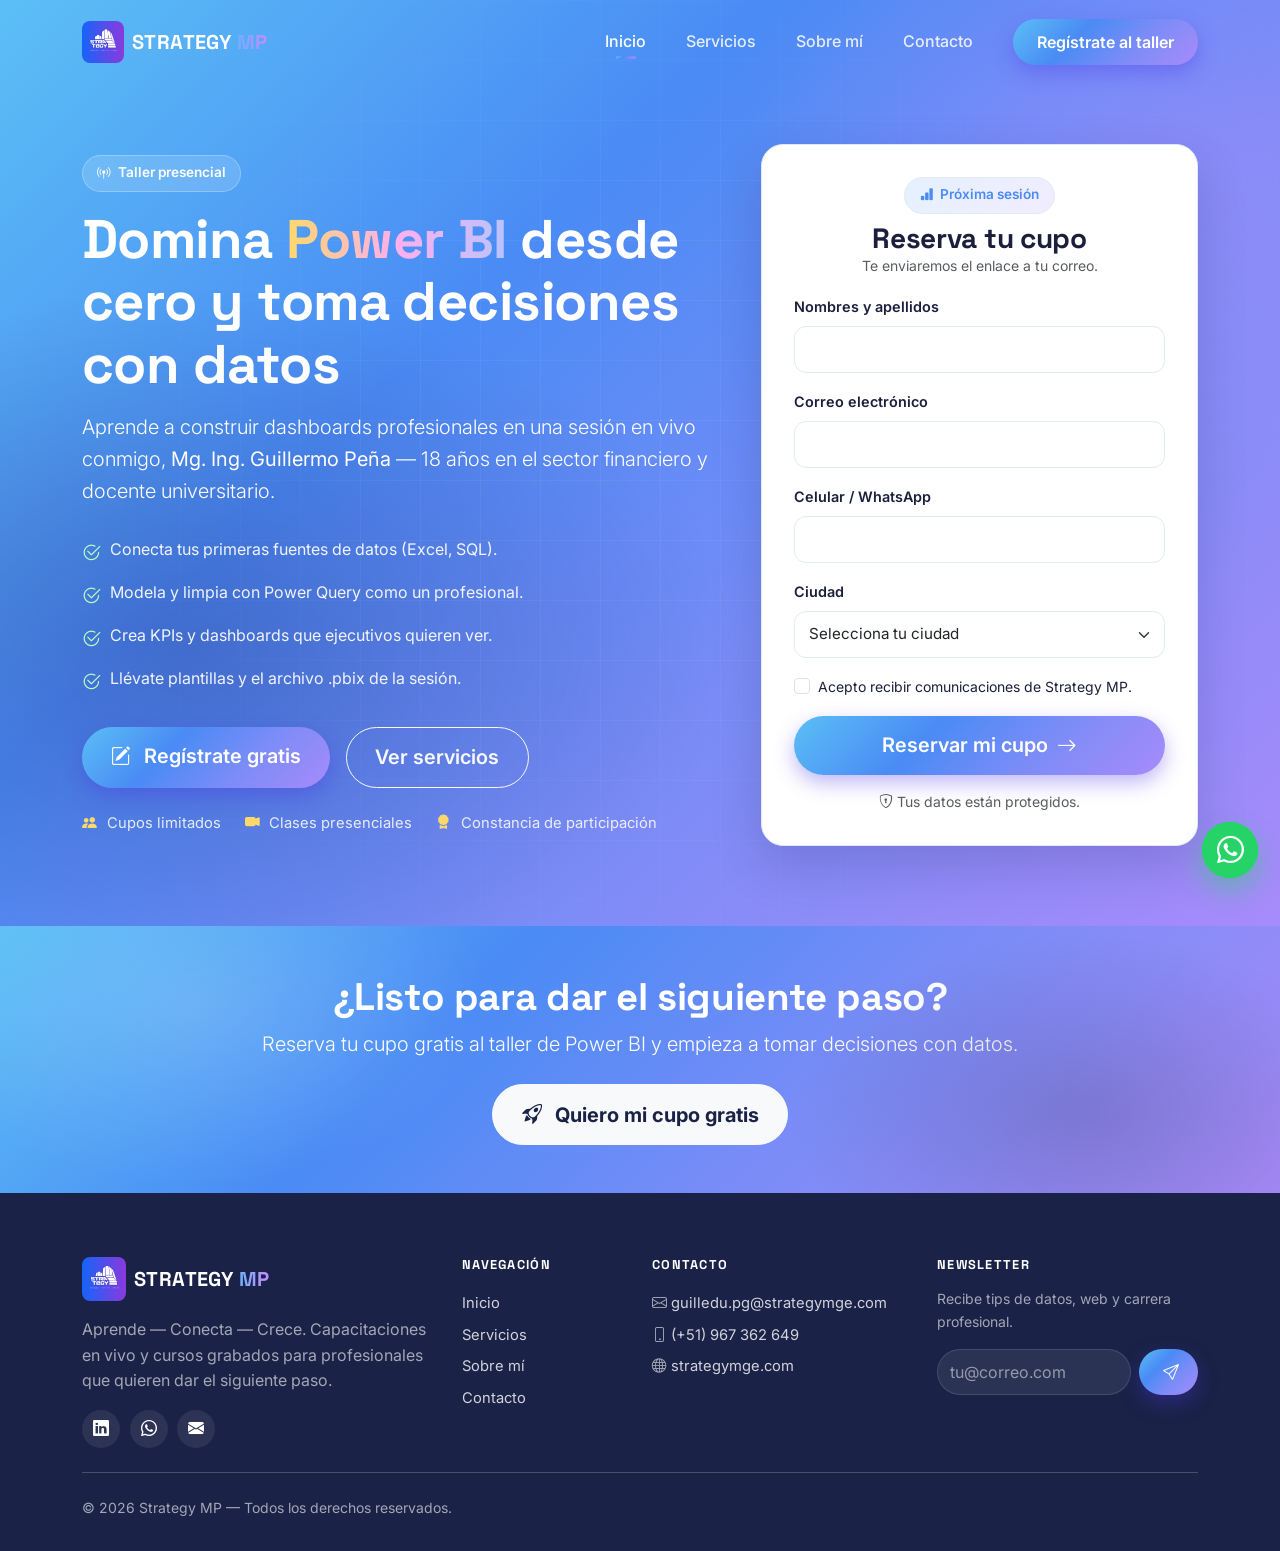
==== commit db3f0464: "Update contact phone number in index.html" ====
--- a/index.html
+++ b/index.html
@@ -185,7 +185,7 @@
           <h6 class="text-white">Contacto</h6>
           <ul class="list-unstyled smp-footer-links">
             <li><i class="bi bi-envelope"></i> guilledu.pg@strategymge.com</li>
-            <li><i class="bi bi-phone"></i> (+51) 964 733 868</li>
+            <li><i class="bi bi-phone"></i> (+51) 967 362 649</li>
             <li><i class="bi bi-globe"></i> strategymge.com</li>
           </ul>
         </div>
@@ -206,7 +206,7 @@
   </footer>
 
   <!-- WhatsApp flotante -->
-  <a href="https://wa.me/51964733868?text=Hola%20Guillermo%2C%20me%20interesa%20el%20taller%20de%20Power%20BI"
+  <a href="https://wa.me/51967362649"
      target="_blank" rel="noopener" class="smp-whatsapp-fab" aria-label="WhatsApp">
     <i class="bi bi-whatsapp"></i>
   </a>
